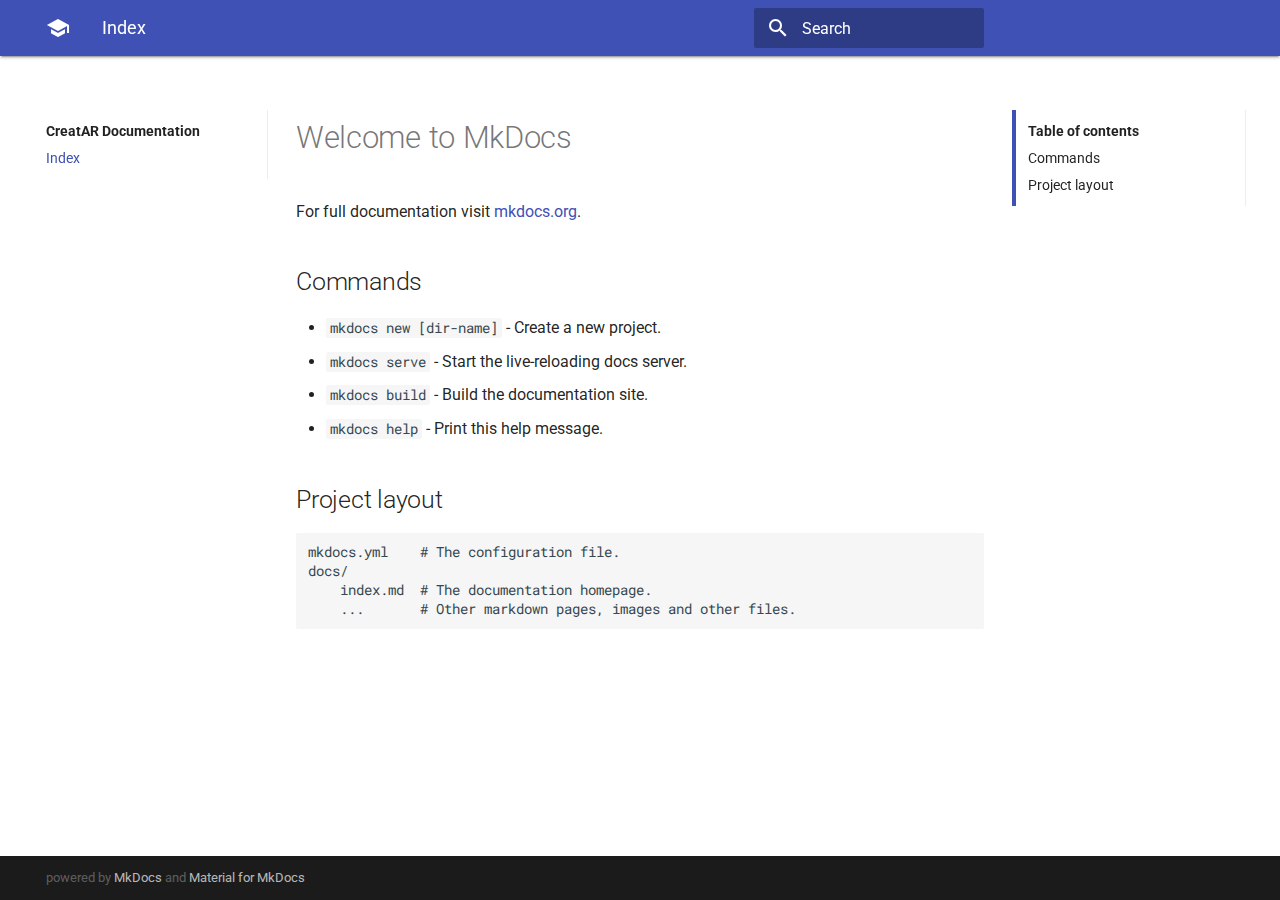
==== docs/site/index.html @ bf81d993 "Adding folder for docs , initially filed with mkdocs files" ====
<!DOCTYPE html>
<html class="no-js">
  <head>
    
      <meta charset="utf-8">
      <meta name="viewport" content="width=device-width,initial-scale=1">
      
        <meta name="description" content="Giving the access to Augmented Reality">
      
      
      
      
        <link rel="shortcut icon" href="./assets/images/favicon.png">
      
      <meta name="generator" content="mkdocs-0.16.1, mkdocs-material-1.1.1">
    
    
      
        <title>CreatAR Documentation</title>
      
    
    
      <script src="./assets/javascripts/modernizr-56ade86843.js"></script>
    
    
      <link rel="stylesheet" href="./assets/stylesheets/application-4ebe3f1d68.css">
      
    
    
      
        
        
        
        <link rel="stylesheet" href="https://fonts.googleapis.com/css?family=Roboto:300,400,400i,700|Roboto+Mono">
        <style>body,input{font-family:"Roboto","Helvetica Neue",Helvetica,Arial,sans-serif}code,kbd,pre{font-family:"Roboto Mono","Courier New",Courier,monospace}</style>
      
      <link rel="stylesheet" href="https://fonts.googleapis.com/icon?family=Material+Icons">
    
    
    
  </head>
  
  
  
  
    <body>
  
    <svg class="md-svg">
      <defs>
        
        
      </defs>
    </svg>
    <input class="md-toggle" data-md-toggle="drawer" type="checkbox" id="drawer">
    <input class="md-toggle" data-md-toggle="search" type="checkbox" id="search">
    <label class="md-overlay" data-md-component="overlay" for="drawer"></label>
    
      <header class="md-header">
  <nav class="md-header-nav md-grid">
    <div class="md-flex">
      <div class="md-flex__cell md-flex__cell--shrink">
        
          <a href="." title="CreatAR Documentation" class="md-icon md-icon--home md-header-nav__button">
          </a>
        
      </div>
      <div class="md-flex__cell md-flex__cell--shrink">
        <label class="md-icon md-icon--menu md-header-nav__button" for="drawer"></label>
      </div>
      <div class="md-flex__cell md-flex__cell--stretch">
        <span class="md-flex__ellipsis md-header-nav__title">
          
            
              
            
            Index
          
        </span>
      </div>
      <div class="md-flex__cell md-flex__cell--shrink">
        
          <label class="md-icon md-icon--search md-header-nav__button" for="search"></label>
          
<div class="md-search" data-md-component="search">
  <div class="md-search__overlay"></div>
  <div class="md-search__inner">
    <form class="md-search__form" name="search">
      <input type="text" class="md-search__input" name="query" placeholder="Search" accesskey="s" autocapitalize="off" autocorrect="off" autocomplete="off" spellcheck="false" data-md-component="query">
      <label class="md-icon md-search__icon" for="search"></label>
    </form>
    <div class="md-search__output">
      <div class="md-search__scrollwrap" data-md-scrollfix>
        <div class="md-search-result" data-md-component="result"></div>
      </div>
    </div>
  </div>
</div>
        
      </div>
      <div class="md-flex__cell md-flex__cell--shrink">
        <div class="md-header-nav__source">
          
        </div>
      </div>
    </div>
  </nav>
</header>
    
    <div class="md-container">
      
      
      <main class="md-main">
        <div class="md-main__inner md-grid" data-md-component="container">
          
            
              <div class="md-sidebar md-sidebar--primary" data-md-component="navigation">
                <div class="md-sidebar__scrollwrap">
                  <div class="md-sidebar__inner">
                    <nav class="md-nav md-nav--primary" data-md-level="0">
  <label class="md-nav__title md-nav__title--site" for="drawer">
    
      <i class="md-icon md-icon--home md-nav__button"></i>
    
    CreatAR Documentation
  </label>
  
  <ul class="md-nav__list" data-md-scrollfix>
    
      
      
      

  


  <li class="md-nav__item md-nav__item--active">
    
    <input class="md-toggle md-nav__toggle" data-md-toggle="toc" type="checkbox" id="toc">
    
      
    
    
      <label class="md-nav__link md-nav__link--active" for="toc">
        Index
      </label>
    
    <a href="." title="Index" class="md-nav__link md-nav__link--active">
      Index
    </a>
    
      
<nav class="md-nav md-nav--secondary">
  
  
    
  
  
    <label class="md-nav__title" for="toc">Table of contents</label>
    <ul class="md-nav__list" data-md-scrollfix>
      
        <li class="md-nav__item">
  <a href="#commands" title="Commands" class="md-nav__link">
    Commands
  </a>
  
</li>
      
        <li class="md-nav__item">
  <a href="#project-layout" title="Project layout" class="md-nav__link">
    Project layout
  </a>
  
</li>
      
    </ul>
  
</nav>
    
  </li>

    
  </ul>
</nav>
                  </div>
                </div>
              </div>
            
            
              <div class="md-sidebar md-sidebar--secondary" data-md-component="toc">
                <div class="md-sidebar__scrollwrap">
                  <div class="md-sidebar__inner">
                    
<nav class="md-nav md-nav--secondary">
  
  
    
  
  
    <label class="md-nav__title" for="toc">Table of contents</label>
    <ul class="md-nav__list" data-md-scrollfix>
      
        <li class="md-nav__item">
  <a href="#commands" title="Commands" class="md-nav__link">
    Commands
  </a>
  
</li>
      
        <li class="md-nav__item">
  <a href="#project-layout" title="Project layout" class="md-nav__link">
    Project layout
  </a>
  
</li>
      
    </ul>
  
</nav>
                  </div>
                </div>
              </div>
            
          
          <div class="md-content">
            <article class="md-content__inner md-typeset">
               
              
                
                <h1 id="welcome-to-mkdocs">Welcome to MkDocs</h1>
<p>For full documentation visit <a href="http://mkdocs.org">mkdocs.org</a>.</p>
<h2 id="commands">Commands</h2>
<ul>
<li><code>mkdocs new [dir-name]</code> - Create a new project.</li>
<li><code>mkdocs serve</code> - Start the live-reloading docs server.</li>
<li><code>mkdocs build</code> - Build the documentation site.</li>
<li><code>mkdocs help</code> - Print this help message.</li>
</ul>
<h2 id="project-layout">Project layout</h2>
<pre><code>mkdocs.yml    # The configuration file.
docs/
    index.md  # The documentation homepage.
    ...       # Other markdown pages, images and other files.
</code></pre>
              
              
            </article>
          </div>
        </div>
      </main>
      
        
<footer class="md-footer">
  
  <div class="md-footer-meta md-typeset">
    <div class="md-footer-meta__inner md-grid">
      <div class="md-footer-copyright">
        
        powered by
        <a href="http://www.mkdocs.org" title="MkDocs">MkDocs</a>
        and
        <a href="http://squidfunk.github.io/mkdocs-material/" title="Material for MkDocs">
          Material for MkDocs</a>
      </div>
      
        
      
    </div>
  </div>
</footer>
      
    </div>
    
      <script src="./assets/javascripts/application-30ac6a1727.js"></script>
      <script>app.initialize({url:{base:"."}})</script>
      
    
    
      
    
  </body>
</html>
---- docs/site/assets/stylesheets/application-4ebe3f1d68.css ----
html{box-sizing:border-box}*,:after,:before{box-sizing:inherit}html{-webkit-text-size-adjust:none;-ms-text-size-adjust:none;text-size-adjust:none}body{margin:0}hr{overflow:visible;box-sizing:content-box}a{-webkit-text-decoration-skip:objects}a,button,input,label{-webkit-tap-highlight-color:transparent}a{color:inherit;text-decoration:none}a:active,a:hover{outline-width:0}small,sub,sup{font-size:80%}sub,sup{position:relative;line-height:0;vertical-align:baseline}sub{bottom:-.25em}sup{top:-.5em}img{border-style:none}table{border-collapse:collapse;border-spacing:0}td,th{font-weight:400;vertical-align:top}button{padding:0;background:transparent;font-size:inherit}button,input{border:0;outline:0}.admonition:before,.md-icon,.md-nav__button,.md-nav__link:after,.md-nav__title:before,.md-typeset .critic.comment:before,.md-typeset .footnote-backref,.md-typeset .task-list-control .task-list-indicator:before{font-family:Material Icons;font-style:normal;font-variant:normal;font-weight:400;line-height:1;text-transform:none;white-space:nowrap;speak:none;word-wrap:normal;direction:ltr}.md-content__edit,.md-footer-nav__button,.md-header-nav__button,.md-nav__button,.md-nav__title:before{display:inline-block;margin:.4rem;padding:.8rem;font-size:2.4rem;cursor:pointer}.md-icon--arrow-back:before{content:"arrow_back"}.md-icon--arrow-forward:before{content:"arrow_forward"}.md-icon--menu:before{content:"menu"}.md-icon--search:before{content:"search"}.md-icon--home:before{content:"school"}body{-webkit-font-smoothing:antialiased;-moz-osx-font-smoothing:grayscale}body,input{color:rgba(0,0,0,.87);-webkit-font-feature-settings:"kern","onum","liga";font-feature-settings:"kern","onum","liga";font-family:Helvetica Neue,Helvetica,Arial,sans-serif;font-weight:400}code,kbd,pre{color:rgba(0,0,0,.87);-webkit-font-feature-settings:"kern","onum","liga";font-feature-settings:"kern","onum","liga";font-family:Courier New,Courier,monospace;font-weight:400}.md-typeset{font-size:1.6rem;line-height:1.6;-webkit-print-color-adjust:exact}.md-typeset blockquote,.md-typeset ol,.md-typeset p,.md-typeset ul{margin:1em 0}.md-typeset h1{margin:0 0 4rem;color:rgba(0,0,0,.54);font-size:3.125rem;line-height:1.3}.md-typeset h1,.md-typeset h2{font-weight:300;letter-spacing:-.01em}.md-typeset h2{margin:4rem 0 1.6rem;font-size:2.5rem;line-height:1.4}.md-typeset h3{margin:3.2rem 0 1.6rem;font-size:2rem;font-weight:400;letter-spacing:-.01em;line-height:1.5}.md-typeset h2+h3{margin-top:1.6rem}.md-typeset h4{font-size:1.6rem}.md-typeset h4,.md-typeset h5,.md-typeset h6{margin:1.6rem 0;font-weight:700;letter-spacing:-.01em}.md-typeset h5,.md-typeset h6{color:rgba(0,0,0,.54);font-size:1.28rem}.md-typeset h5{text-transform:uppercase}.md-typeset hr{margin:1.5em 0;border-bottom:.1rem dotted rgba(0,0,0,.26)}.md-typeset a{color:#3f51b5;word-break:break-word}.md-typeset a,.md-typeset a:before{-webkit-transition:color .125s;transition:color .125s}.md-typeset a:active,.md-typeset a:hover{color:#536dfe}.md-typeset code,.md-typeset pre{background-color:hsla(0,0%,93%,.5);color:#37474f;font-size:85%}.md-typeset code{margin:0 .29412em;padding:.07353em 0;border-radius:.2rem;box-shadow:.29412em 0 0 hsla(0,0%,93%,.5),-.29412em 0 0 hsla(0,0%,93%,.5);word-break:break-word;-webkit-box-decoration-break:clone;box-decoration-break:clone}.md-typeset h1 code,.md-typeset h2 code,.md-typeset h3 code,.md-typeset h4 code,.md-typeset h5 code,.md-typeset h6 code{margin:0;background-color:transparent;box-shadow:none}.md-typeset a>code{margin:inherit;padding:inherit;border-radius:none;background-color:inherit;color:inherit;box-shadow:none}.md-typeset pre{margin:1em 0;padding:1rem 1.2rem;border-radius:.2rem;line-height:1.4;overflow:auto;-webkit-overflow-scrolling:touch}.md-typeset pre::-webkit-scrollbar{width:.4rem;height:.4rem}.md-typeset pre::-webkit-scrollbar-thumb{background-color:rgba(0,0,0,.26)}.md-typeset pre::-webkit-scrollbar-thumb:hover{background-color:#536dfe}.md-typeset pre>code{margin:0;background-color:transparent;font-size:inherit;box-shadow:none;-webkit-box-decoration-break:none;box-decoration-break:none}.md-typeset kbd{padding:0 .29412em;border:.1rem solid #c9c9c9;border-radius:.2rem;border-bottom-color:#bcbcbc;background-color:#fcfcfc;color:#555;font-size:85%;box-shadow:0 .1rem 0 #b0b0b0;word-break:break-word}.md-typeset mark{margin:0 .25em;padding:.0625em 0;border-radius:.2rem;background-color:rgba(255,235,59,.5);box-shadow:.25em 0 0 rgba(255,235,59,.5),-.25em 0 0 rgba(255,235,59,.5);word-break:break-word;-webkit-box-decoration-break:clone;box-decoration-break:clone}.md-typeset abbr{border-bottom:.1rem dotted rgba(0,0,0,.54);cursor:help}.md-typeset small{opacity:.75}.md-typeset sub,.md-typeset sup{margin-left:.07812em}.md-typeset blockquote{padding-left:1.2rem;border-left:.4rem solid rgba(0,0,0,.26);color:rgba(0,0,0,.54)}.md-typeset ul{list-style-type:disc}.md-typeset ol,.md-typeset ul{margin-left:.625em;padding:0}.md-typeset ol ol,.md-typeset ul ol{list-style-type:lower-alpha}.md-typeset ol ol ol,.md-typeset ul ol ol{list-style-type:lower-roman}.md-typeset ol li,.md-typeset ul li{margin-bottom:.5em;margin-left:1.25em}.md-typeset ol li blockquote,.md-typeset ol li p,.md-typeset ul li blockquote,.md-typeset ul li p{margin:.5em 0}.md-typeset ol li:last-child,.md-typeset ul li:last-child{margin-bottom:0}.md-typeset ol li ol,.md-typeset ol li ul,.md-typeset ul li ol,.md-typeset ul li ul{margin:.5em 0 .5em .625em}.md-typeset dd{margin:1em 0 1em 1.875em}.md-typeset iframe,.md-typeset img,.md-typeset svg{max-width:100%}.md-typeset table:not([class]){box-shadow:0 2px 2px 0 rgba(0,0,0,.14),0 1px 5px 0 rgba(0,0,0,.12),0 3px 1px -2px rgba(0,0,0,.2);display:inline-block;max-width:100%;border-radius:.2rem;font-size:1.28rem;overflow:auto;-webkit-overflow-scrolling:touch}.md-typeset table:not([class])+*{margin-top:1.5em}.md-typeset table:not([class]) td:not([align]),.md-typeset table:not([class]) th:not([align]){text-align:left}.md-typeset table:not([class]) th{min-width:10rem;padding:1.2rem 1.6rem;background-color:rgba(0,0,0,.54);color:#fff;vertical-align:top}.md-typeset table:not([class]) td{padding:1.2rem 1.6rem;border-top:.1rem solid rgba(0,0,0,.07);vertical-align:top}.md-typeset table:not([class]) tr:first-child td{border-top:0}.md-typeset table:not([class]) a{word-break:normal}.md-typeset__scrollwrap{margin:1em -1.6rem;overflow-x:auto;-webkit-overflow-scrolling:touch}.md-typeset .md-typeset__table{display:inline-block;margin-bottom:.5em;padding:0 1.6rem}.md-typeset .md-typeset__table table{display:table;width:100%;margin:0;overflow:hidden}html{font-size:62.5%}body,html{height:100%}body{position:relative}hr{display:block;height:.1rem;padding:0;border:0}.md-svg{display:none}.md-grid{max-width:122rem;margin-right:auto;margin-left:auto}.md-container,.md-main{overflow:auto}.md-container{display:table;width:100%;height:100%;padding-top:5.6rem;table-layout:fixed}.md-main{display:table-row;height:100%}.md-main__inner{min-height:100%;padding-top:3rem;overflow:auto}.md-toggle{display:none}.md-overlay{position:fixed;top:0;width:0;height:0;-webkit-transition:width 0s .25s,height 0s .25s,opacity .25s;transition:width 0s .25s,height 0s .25s,opacity .25s;background-color:rgba(0,0,0,.54);opacity:0;z-index:2}.md-flex{display:table}.md-flex__cell{display:table-cell;position:relative;vertical-align:top}.md-flex__cell--shrink{width:0}.md-flex__cell--stretch{display:table;width:100%;table-layout:fixed}.md-flex__ellipsis{display:table-cell;text-overflow:ellipsis;white-space:nowrap;overflow:hidden}@page{margin:25mm}.md-content__inner{margin:2.4rem 1.6rem}.md-content__inner>:last-child{margin-bottom:0}.md-content__edit{float:right}.md-header{position:fixed;top:0;right:0;left:0;height:5.6rem;-webkit-transition:background-color .25s;transition:background-color .25s;background-color:#3f51b5;color:#fff;z-index:1}.md-header,.no-js .md-header{box-shadow:0 2px 2px 0 rgba(0,0,0,.14),0 1px 5px 0 rgba(0,0,0,.12),0 3px 1px -2px rgba(0,0,0,.2)}.md-header-nav{padding:.4rem}.md-header-nav__button{position:relative;-webkit-transition:opacity .25s;transition:opacity .25s;z-index:1}.md-header-nav__button:hover{opacity:.7}.md-header-nav__button.md-logo img{display:block}.no-js .md-header-nav__button.md-icon--search{display:none}.md-header-nav__title{padding:0 2rem;font-size:1.8rem;line-height:4.8rem}.md-header-nav__parent{color:hsla(0,0%,100%,.7)}.md-header-nav__parent:after{display:inline;color:hsla(0,0%,100%,.3);content:"/"}.md-header-nav__source{display:none}.md-footer-nav{background-color:rgba(0,0,0,.87);color:#fff}.md-footer-nav__inner{padding:.4rem;overflow:auto}.md-footer-nav__link{padding-top:2.8rem;padding-bottom:.8rem;-webkit-transition:opacity .25s;transition:opacity .25s}.md-footer-nav__link:hover{opacity:.7}.md-footer-nav__link--prev{width:25%;float:left}.md-footer-nav__link--next{width:75%;float:right;text-align:right}.md-footer-nav__button{-webkit-transition:background .25s;transition:background .25s}.md-footer-nav__title{position:relative;padding:0 2rem;font-size:1.8rem;line-height:4.8rem}.md-footer-nav__direction{position:absolute;right:0;left:0;margin-top:-2rem;padding:0 2rem;color:hsla(0,0%,100%,.7);font-size:1.5rem}.md-footer-meta{background:rgba(0,0,0,.895)}.md-footer-meta__inner{padding:.4rem;overflow:auto}html .md-footer-meta.md-typeset a{color:hsla(0,0%,100%,.7)}.md-footer-copyright{margin:0 1.2rem;padding:.8rem 0;color:hsla(0,0%,100%,.3);font-size:1.28rem}.md-footer-copyright__highlight{color:hsla(0,0%,100%,.7)}.md-footer-social{margin:0 .8rem;padding:.4rem 0 1.2rem}.md-footer-social__link{display:inline-block;width:3.2rem;height:3.2rem;border:.1rem solid hsla(0,0%,100%,.12);border-radius:100%;color:hsla(0,0%,100%,.7);font-size:1.6rem;text-align:center}.md-footer-social__link:before{line-height:1.9}.md-nav{font-size:1.4rem;line-height:1.3}.md-nav--secondary{-webkit-transition:border-left .25s;transition:border-left .25s;border-left:.4rem solid #3f51b5}.md-nav__title{display:block;padding:1.2rem 1.2rem 0;font-weight:700;text-overflow:ellipsis;overflow:hidden}.md-nav__title:before{display:none;content:"arrow_back"}.md-nav__title .md-nav__button{display:none}.md-nav__list{margin:0;padding:0;list-style:none}.md-nav__item{padding:0 1.2rem}.md-nav__item:last-child{padding-bottom:1.2rem}.md-nav__item .md-nav__item{padding-right:0}.md-nav__item .md-nav__item:last-child{padding-bottom:0}.md-nav__button img{width:100%;height:auto}.md-nav__link{display:block;margin-top:.625em;-webkit-transition:color .125s;transition:color .125s;text-overflow:ellipsis;cursor:pointer;overflow:hidden}.md-nav__item--nested>.md-nav__link:after{content:"keyboard_arrow_down"}html .md-nav__link[for=toc],html .md-nav__link[for=toc]+.md-nav__link:after,html .md-nav__link[for=toc]~.md-nav{display:none}.md-nav__link[data-md-state=blur]{color:rgba(0,0,0,.54)}.md-nav__item--active>.md-nav__link,.md-nav__link:active{color:#3f51b5}.md-nav__item--nested>.md-nav__link{color:inherit}.md-nav__link:focus,.md-nav__link:hover{color:#536dfe}.md-nav__source,.no-js .md-search{display:none}.md-search__overlay{display:none;pointer-events:none}.md-search__inner{width:100%}.md-search__form{position:relative}.md-search__input{position:relative;padding:0 1.6rem 0 7.2rem;text-overflow:ellipsis;z-index:1}.md-search__input+.md-search__icon,.md-search__input::-webkit-input-placeholder{color:rgba(0,0,0,.54)}.md-search__input+.md-search__icon,.md-search__input::-moz-placeholder{color:rgba(0,0,0,.54)}.md-search__input+.md-search__icon,.md-search__input:-ms-input-placeholder{color:rgba(0,0,0,.54)}.md-search__input+.md-search__icon,.md-search__input::placeholder{color:rgba(0,0,0,.54)}.md-search__input::-ms-clear{display:none}.md-search__icon{position:absolute;top:.8rem;left:1.2rem;-webkit-transition:color .25s;transition:color .25s;font-size:2.4rem;cursor:pointer;z-index:1}.md-search__icon:before{content:"search"}.md-search__output{position:absolute;width:100%;border-radius:0 0 .2rem .2rem;overflow:hidden}.md-search__scrollwrap{height:100%;background:-webkit-linear-gradient(top,#fff 10%,hsla(0,0%,100%,0)),-webkit-linear-gradient(top,rgba(0,0,0,.26),rgba(0,0,0,.07) 35%,transparent 60%);background:linear-gradient(180deg,#fff 10%,hsla(0,0%,100%,0)),linear-gradient(180deg,rgba(0,0,0,.26),rgba(0,0,0,.07) 35%,transparent 60%);background-attachment:local,scroll;background-color:#fff;background-repeat:no-repeat;background-size:100% 2rem,100% 1rem;box-shadow:inset 0 .1rem 0 rgba(0,0,0,.07);overflow-y:auto;-webkit-overflow-scrolling:touch}.md-search-result__meta{padding:0 1.6rem;background-color:rgba(0,0,0,.07);color:rgba(0,0,0,.54);font-size:1.28rem;line-height:4rem}.md-search-result__list{margin:0;padding:0;border-top:.1rem solid rgba(0,0,0,.07);list-style:none}.md-search-result__item{box-shadow:0 -.1rem 0 rgba(0,0,0,.07)}.md-search-result__link{display:block;padding:0 1.6rem;-webkit-transition:background .25s;transition:background .25s;overflow:auto}.md-search-result__link:hover{background-color:rgba(83,109,254,.1)}.md-search-result__article{margin:1em 0}.md-search-result__title{margin-top:.5em;margin-bottom:0;color:rgba(0,0,0,.87);font-size:1.6rem;font-weight:400;line-height:1.4}.md-search-result__teaser{margin:.5em 0;color:rgba(0,0,0,.54);font-size:1.28rem;line-height:1.4;word-break:break-word}.md-sidebar{position:relative;width:24.2rem;padding:2.4rem 0;float:left;overflow:visible}.md-sidebar[data-md-state=lock]{position:fixed;top:5.6rem;-webkit-backface-visibility:hidden;backface-visibility:hidden}.md-sidebar--secondary{display:none}.md-sidebar__scrollwrap{max-height:100%;margin:0 .4rem;overflow-y:auto;-webkit-backface-visibility:hidden;backface-visibility:hidden}.md-sidebar__scrollwrap::-webkit-scrollbar{width:.4rem;height:.4rem}.md-sidebar__scrollwrap::-webkit-scrollbar-thumb{background-color:rgba(0,0,0,.26)}.md-sidebar__scrollwrap::-webkit-scrollbar-thumb:hover{background-color:#536dfe}@-webkit-keyframes a{0%{height:0}to{height:1.3rem}}@keyframes a{0%{height:0}to{height:1.3rem}}@-webkit-keyframes b{0%{-webkit-transform:translateY(100%);transform:translateY(100%);opacity:0}50%{opacity:0}to{-webkit-transform:translateY(0);transform:translateY(0);opacity:1}}@keyframes b{0%{-webkit-transform:translateY(100%);transform:translateY(100%);opacity:0}50%{opacity:0}to{-webkit-transform:translateY(0);transform:translateY(0);opacity:1}}.md-source{display:block;-webkit-transition:opacity .25s;transition:opacity .25s;font-size:1.3rem;line-height:1.2;white-space:nowrap}.md-source:hover{opacity:.7}.md-source:after,.md-source__icon{display:inline-block;height:4.8rem;content:"";vertical-align:middle}.md-source__icon{width:4.8rem}.md-source__icon svg{margin-top:1.2rem;margin-left:1.2rem}.md-source__icon+.md-source__repository{margin-left:-4.4rem;padding-left:4rem}.md-source__repository{display:inline-block;max-width:100%;margin-left:1.2rem;font-weight:700;text-overflow:ellipsis;overflow:hidden;vertical-align:middle}.md-source__facts{margin:0;padding:0;font-size:1.1rem;font-weight:700;list-style-type:none;opacity:.75;overflow:hidden}[data-md-state=done] .md-source__facts{-webkit-animation:a .25s ease-in;animation:a .25s ease-in}.md-source__fact{float:left}[data-md-state=done] .md-source__fact{-webkit-animation:b .4s ease-out;animation:b .4s ease-out}.md-source__fact:before{margin:0 .2rem;content:"\00B7"}.md-source__fact:first-child:before{display:none}.md-tabs{width:100%;-webkit-transition:background .25s;transition:background .25s;background:rgba(50,64,144,.9675);overflow:auto}.md-tabs__list{margin:0;margin-left:.4rem;padding:0;list-style:none;white-space:nowrap}.md-tabs__item{display:inline-block;height:4.8rem;padding-right:1.2rem;padding-left:1.2rem}.md-tabs__link{display:block;margin-top:1.6rem;-webkit-transition:color .25s,opacity .1s,-webkit-transform .4s cubic-bezier(.1,.7,.1,1);transition:color .25s,opacity .1s,-webkit-transform .4s cubic-bezier(.1,.7,.1,1);transition:color .25s,transform .4s cubic-bezier(.1,.7,.1,1),opacity .1s;transition:color .25s,transform .4s cubic-bezier(.1,.7,.1,1),opacity .1s,-webkit-transform .4s cubic-bezier(.1,.7,.1,1);color:hsla(0,0%,100%,.7);font-size:1.4rem}.md-tabs__link--active,.md-tabs__link:hover{color:#fff}.md-tabs__item:nth-child(2) .md-tabs__link{-webkit-transition-delay:.02s;transition-delay:.02s}.md-tabs__item:nth-child(3) .md-tabs__link{-webkit-transition-delay:.04s;transition-delay:.04s}.md-tabs__item:nth-child(4) .md-tabs__link{-webkit-transition-delay:.06s;transition-delay:.06s}.md-tabs__item:nth-child(5) .md-tabs__link{-webkit-transition-delay:.08s;transition-delay:.08s}.md-tabs__item:nth-child(6) .md-tabs__link{-webkit-transition-delay:.1s;transition-delay:.1s}.md-tabs__item:nth-child(7) .md-tabs__link{-webkit-transition-delay:.12s;transition-delay:.12s}.md-tabs__item:nth-child(8) .md-tabs__link{-webkit-transition-delay:.14s;transition-delay:.14s}.md-tabs__item:nth-child(9) .md-tabs__link{-webkit-transition-delay:.16s;transition-delay:.16s}.md-tabs__item:nth-child(10) .md-tabs__link{-webkit-transition-delay:.18s;transition-delay:.18s}.md-tabs__item:nth-child(11) .md-tabs__link{-webkit-transition-delay:.2s;transition-delay:.2s}.md-tabs__item:nth-child(12) .md-tabs__link{-webkit-transition-delay:.22s;transition-delay:.22s}.md-tabs__item:nth-child(13) .md-tabs__link{-webkit-transition-delay:.24s;transition-delay:.24s}.md-tabs__item:nth-child(14) .md-tabs__link{-webkit-transition-delay:.26s;transition-delay:.26s}.md-tabs__item:nth-child(15) .md-tabs__link{-webkit-transition-delay:.28s;transition-delay:.28s}.md-tabs__item:nth-child(16) .md-tabs__link{-webkit-transition-delay:.3s;transition-delay:.3s}.md-tabs[data-md-state=hidden]{background:#3f51b5}.md-tabs[data-md-state=hidden] .md-tabs__link{-webkit-transform:translateY(50%);transform:translateY(50%);-webkit-transition:color .25s,opacity .1s,-webkit-transform 0s .4s;transition:color .25s,opacity .1s,-webkit-transform 0s .4s;transition:color .25s,transform 0s .4s,opacity .1s;transition:color .25s,transform 0s .4s,opacity .1s,-webkit-transform 0s .4s;opacity:0}.admonition{position:relative;margin:1.5625em 0;padding:.8rem 1.2rem;border-left:3.2rem solid rgba(68,138,255,.4);border-radius:.2rem;background-color:rgba(68,138,255,.15);font-size:1.28rem}.admonition:before{position:absolute;left:-2.6rem;color:#fff;font-size:2rem;content:"edit";vertical-align:-.25em}.admonition :first-child{margin-top:0}.admonition :last-child{margin-bottom:0}.admonition.summary,.admonition.tldr{border-color:rgba(0,176,255,.4);background-color:rgba(0,176,255,.15)}.admonition.summary:before,.admonition.tldr:before{content:"subject"}.admonition.hint,.admonition.important,.admonition.tip{border-color:rgba(0,191,165,.4);background-color:rgba(0,191,165,.15)}.admonition.hint:before,.admonition.important:before,.admonition.tip:before{content:"whatshot"}.admonition.check,.admonition.done,.admonition.success{border-color:rgba(0,230,118,.4);background-color:rgba(0,230,118,.15)}.admonition.check:before,.admonition.done:before,.admonition.success:before{content:"done"}.admonition.attention,.admonition.caution,.admonition.warning{border-color:rgba(255,145,0,.4);background-color:rgba(255,145,0,.15)}.admonition.attention:before,.admonition.caution:before,.admonition.warning:before{content:"warning"}.admonition.fail,.admonition.failure,.admonition.missing{border-color:rgba(255,82,82,.4);background-color:rgba(255,82,82,.15)}.admonition.fail:before,.admonition.failure:before,.admonition.missing:before{content:"clear"}.admonition.danger,.admonition.error{border-color:rgba(255,23,68,.4);background-color:rgba(255,23,68,.15)}.admonition.danger:before,.admonition.error:before{content:"flash_on"}.admonition.bug{border-color:rgba(245,0,87,.4);background-color:rgba(245,0,87,.15)}.admonition.bug:before{content:"bug_report"}.admonition-title{font-weight:700}html .admonition-title{margin-bottom:0}html .admonition-title+*{margin-top:0}.codehilite .o,.codehilite .ow{color:inherit}.codehilite .ge{color:#000}.codehilite .gr{color:#a00}.codehilite .gh{color:#999}.codehilite .go{color:#888}.codehilite .gp{color:#555}.codehilite .gs{color:inherit}.codehilite .gu{color:#aaa}.codehilite .gt{color:#a00}.codehilite .gd{background-color:#fdd}.codehilite .gi{background-color:#dfd}.codehilite .k{color:#3b78e7}.codehilite .kc{color:#a71d5d}.codehilite .kd,.codehilite .kn{color:#3b78e7}.codehilite .kp{color:#a71d5d}.codehilite .kr,.codehilite .kt{color:#3e61a2}.codehilite .c,.codehilite .cm{color:#999}.codehilite .cp{color:#666}.codehilite .c1,.codehilite .ch,.codehilite .cs{color:#999}.codehilite .na,.codehilite .nb{color:#c2185b}.codehilite .bp{color:#3e61a2}.codehilite .nc{color:#c2185b}.codehilite .no{color:#3e61a2}.codehilite .nd,.codehilite .ni{color:#666}.codehilite .ne,.codehilite .nf{color:#c2185b}.codehilite .nl{color:#3b5179}.codehilite .nn{color:#ec407a}.codehilite .nt{color:#3b78e7}.codehilite .nv,.codehilite .vc,.codehilite .vg,.codehilite .vi{color:#3e61a2}.codehilite .nx{color:#ec407a}.codehilite .il,.codehilite .m,.codehilite .mf,.codehilite .mh,.codehilite .mi,.codehilite .mo{color:#e74c3c}.codehilite .s,.codehilite .sb,.codehilite .sc{color:#0d904f}.codehilite .sd{color:#999}.codehilite .s2{color:#0d904f}.codehilite .se,.codehilite .sh,.codehilite .si,.codehilite .sx{color:#183691}.codehilite .sr{color:#009926}.codehilite .s1,.codehilite .ss{color:#0d904f}.codehilite .err{color:#a61717}.codehilite .w{color:transparent}.codehilite .hll{display:block;margin:0 -1.2rem;padding:0 1.2rem;background-color:rgba(255,235,59,.5)}.md-typeset .codehilite{margin:1em 0;padding:1rem 1.2rem .8rem;border-radius:.2rem;background-color:hsla(0,0%,93%,.5);color:#37474f;line-height:1.4;overflow:auto;-webkit-overflow-scrolling:touch}.md-typeset .codehilite::-webkit-scrollbar{width:.4rem;height:.4rem}.md-typeset .codehilite::-webkit-scrollbar-thumb{background-color:rgba(0,0,0,.26)}.md-typeset .codehilite::-webkit-scrollbar-thumb:hover{background-color:#536dfe}.md-typeset .codehilite pre{display:inline-block;min-width:100%;margin:0;padding:0;background-color:transparent;overflow:visible;vertical-align:top}.md-typeset .codehilitetable{display:block;margin:1em 0;border-radius:.2em;font-size:1.6rem;overflow:hidden}.md-typeset .codehilitetable tbody,.md-typeset .codehilitetable td{display:block;padding:0}.md-typeset .codehilitetable tr{display:-webkit-box;display:-ms-flexbox;display:flex}.md-typeset .codehilitetable .codehilite,.md-typeset .codehilitetable .linenodiv{margin:0;border-radius:0}.md-typeset .codehilitetable .linenodiv{padding:1rem 1.2rem .8rem}.md-typeset .codehilitetable .linenodiv,.md-typeset .codehilitetable .linenodiv>pre{height:100%}.md-typeset .codehilitetable .linenos{background-color:rgba(0,0,0,.07);color:rgba(0,0,0,.26);-webkit-user-select:none;-moz-user-select:none;-ms-user-select:none;user-select:none}.md-typeset .codehilitetable .linenos pre{margin:0;padding:0;background-color:transparent;color:inherit;text-align:right}.md-typeset .codehilitetable .code{-webkit-box-flex:1;-ms-flex:1;flex:1;overflow:hidden}.md-typeset>.codehilitetable{box-shadow:none}.md-typeset .footnote{color:rgba(0,0,0,.54);font-size:1.28rem}.md-typeset .footnote ol{margin-left:0}.md-typeset .footnote li{-webkit-transition:color .25s;transition:color .25s}.md-typeset .footnote li:before{display:block;height:0}.md-typeset .footnote li:target{color:rgba(0,0,0,.87)}.md-typeset .footnote li:target:before{margin-top:-9rem;padding-top:9rem;pointer-events:none}.md-typeset .footnote li :first-child{margin-top:0}.md-typeset .footnote li:hover .footnote-backref,.md-typeset .footnote li:target .footnote-backref{-webkit-transform:translateX(0);transform:translateX(0);opacity:1}.md-typeset .footnote li:hover .footnote-backref:hover,.md-typeset .footnote li:target .footnote-backref{color:#536dfe}.md-typeset .footnote-backref{display:inline-block;-webkit-transform:translateX(.5rem);transform:translateX(.5rem);-webkit-transition:color .25s,opacity .125s .125s,-webkit-transform .25s .125s;transition:color .25s,opacity .125s .125s,-webkit-transform .25s .125s;transition:transform .25s .125s,color .25s,opacity .125s .125s;transition:transform .25s .125s,color .25s,opacity .125s .125s,-webkit-transform .25s .125s;color:rgba(0,0,0,.26);font-size:0;opacity:0;vertical-align:text-bottom}.md-typeset .footnote-backref:before{font-size:1.6rem;content:"keyboard_return"}.md-typeset .headerlink{display:inline-block;margin-left:1rem;-webkit-transform:translateY(.5rem);transform:translateY(.5rem);-webkit-transition:color .25s,opacity .125s .25s,-webkit-transform .25s .25s;transition:color .25s,opacity .125s .25s,-webkit-transform .25s .25s;transition:transform .25s .25s,color .25s,opacity .125s .25s;transition:transform .25s .25s,color .25s,opacity .125s .25s,-webkit-transform .25s .25s;opacity:0}html body .md-typeset .headerlink{color:rgba(0,0,0,.26)}.md-typeset [id]:before{display:inline-block;content:""}.md-typeset [id]:target:before{margin-top:-9.8rem;padding-top:9.8rem}.md-typeset [id] .headerlink:focus,.md-typeset [id]:hover .headerlink,.md-typeset [id]:target .headerlink{-webkit-transform:translate(0);transform:translate(0);opacity:1}.md-typeset [id] .headerlink:focus,.md-typeset [id]:hover .headerlink:hover,.md-typeset [id]:target .headerlink{color:#536dfe}.md-typeset h1[id]{padding-top:.8rem}.md-typeset h1[id] .headerlink{display:none}.md-typeset h2[id]:before{display:block;margin-top:-.4rem;padding-top:.4rem}.md-typeset h2[id]:target:before{margin-top:-8.4rem;padding-top:8.4rem}.md-typeset h3[id]:before{display:block;margin-top:-.7rem;padding-top:.7rem}.md-typeset h3[id]:target:before{margin-top:-8.7rem;padding-top:8.7rem}.md-typeset h4[id]:before{display:block;margin-top:-.8rem;padding-top:.8rem}.md-typeset h4[id]:target:before{margin-top:-8.8rem;padding-top:8.8rem}.md-typeset h5[id]:before{display:block;margin-top:-1.1rem;padding-top:1.1rem}.md-typeset h5[id]:target:before{margin-top:-9.1rem;padding-top:9.1rem}.md-typeset h6[id]:before{display:block;margin-top:-1.1rem;padding-top:1.1rem}.md-typeset h6[id]:target:before{margin-top:-9.1rem;padding-top:9.1rem}.md-typeset .MJXc-display{margin:.75em 0;padding:.25em 0;overflow:auto;-webkit-overflow-scrolling:touch}.md-typeset .MathJax_CHTML{outline:0}.md-typeset .comment.critic,.md-typeset del.critic,.md-typeset ins.critic{margin:0 .25em;padding:.0625em 0;border-radius:.2rem;-webkit-box-decoration-break:clone;box-decoration-break:clone}.md-typeset del.critic{background-color:#fdd;box-shadow:.25em 0 0 #fdd,-.25em 0 0 #fdd}.md-typeset ins.critic{background-color:#dfd;box-shadow:.25em 0 0 #dfd,-.25em 0 0 #dfd}.md-typeset .critic.comment{background-color:hsla(0,0%,93%,.5);color:#37474f;box-shadow:.25em 0 0 hsla(0,0%,93%,.5),-.25em 0 0 hsla(0,0%,93%,.5)}.md-typeset .critic.comment:before{padding-right:.125em;color:rgba(0,0,0,.26);content:"chat";vertical-align:-.125em}.md-typeset .critic.block{display:block;margin:1em 0;padding-right:1.6rem;padding-left:1.6rem;box-shadow:none}.md-typeset .critic.block :first-child{margin-top:.5em}.md-typeset .critic.block :last-child{margin-bottom:.5em}.md-typeset .emojione{width:2rem;vertical-align:text-top}.md-typeset code.codehilite{margin:0 .29412em;padding:.07353em 0}.md-typeset .task-list-item{position:relative;list-style-type:none}.md-typeset .task-list-item [type=checkbox]{position:absolute;top:.45em;left:-2em}.md-typeset .task-list-control .task-list-indicator:before{position:absolute;top:.05em;left:-1.25em;color:rgba(0,0,0,.26);font-size:1.5em;content:"check_box_outline_blank";vertical-align:-.25em}.md-typeset .task-list-control [type=checkbox]:checked+.task-list-indicator:before{content:"check_box"}.md-typeset .task-list-control [type=checkbox]{opacity:0;z-index:-1}@media print{.md-typeset a:after{color:rgba(0,0,0,.54);content:" [" attr(href) "]"}.md-typeset code{box-shadow:none;-webkit-box-decoration-break:initial;box-decoration-break:slice}.md-content__edit,.md-footer,.md-header,.md-sidebar,.md-typeset .headerlink{display:none}}@media only screen and (max-width:44.9375em){.md-typeset pre{margin:1em -1.6rem;padding:1rem 1.6rem;border-radius:0}.md-footer-nav__link--prev .md-footer-nav__title{display:none}.codehilite .hll{margin:0 -1.6rem;padding:0 1.6rem}.md-typeset>.codehilite{padding:1rem 1.6rem .8rem}.md-typeset>.codehilite,.md-typeset>.codehilitetable{margin:1em -1.6rem;border-radius:0}.md-typeset>.codehilitetable .codehilite,.md-typeset>.codehilitetable .linenodiv{padding:1rem 1.6rem}.md-typeset>p>.MJXc-display{margin:.75em -1.6rem;padding:.25em 1.6rem}}@media only screen and (min-width:100em){html{font-size:68.75%}}@media only screen and (min-width:125em){html{font-size:75%}}@media only screen and (max-width:59.9375em){body[data-md-state=lock]{overflow:hidden}.ios body[data-md-state=lock] .md-container{display:none}.md-content__edit{margin-right:-.8rem}.md-nav--secondary{border-left:0}html .md-nav__link[for=toc]{display:block;padding-right:4.8rem}html .md-nav__link[for=toc]:after{color:inherit;content:"toc"}html .md-nav__link[for=toc]+.md-nav__link{display:none}html .md-nav__link[for=toc]~.md-nav{display:-webkit-box;display:-ms-flexbox;display:flex}.md-nav__source{display:block;padding:.4rem;background-color:rgba(50,64,144,.9675);color:#fff}.md-search__overlay{display:block;position:absolute;top:.4rem;left:.4rem;width:4rem;height:4rem;-webkit-transform-origin:center;transform-origin:center;-webkit-transition:opacity .2s .2s,-webkit-transform .3s .1s;transition:opacity .2s .2s,-webkit-transform .3s .1s;transition:transform .3s .1s,opacity .2s .2s;transition:transform .3s .1s,opacity .2s .2s,-webkit-transform .3s .1s;border-radius:2rem;background-color:#fff;opacity:0;overflow:hidden;z-index:1}[data-md-toggle=search]:checked~.md-header .md-search__overlay{-webkit-transition:opacity .1s,-webkit-transform .4s;transition:opacity .1s,-webkit-transform .4s;transition:transform .4s,opacity .1s;transition:transform .4s,opacity .1s,-webkit-transform .4s;opacity:1}.md-search__inner{position:fixed;top:0;left:100%;height:100%;-webkit-transform:translateX(5%);transform:translateX(5%);-webkit-transition:left 0s .3s,opacity .15s .15s,-webkit-transform .15s cubic-bezier(.4,0,.2,1) .15s;transition:left 0s .3s,opacity .15s .15s,-webkit-transform .15s cubic-bezier(.4,0,.2,1) .15s;transition:left 0s .3s,transform .15s cubic-bezier(.4,0,.2,1) .15s,opacity .15s .15s;transition:left 0s .3s,transform .15s cubic-bezier(.4,0,.2,1) .15s,opacity .15s .15s,-webkit-transform .15s cubic-bezier(.4,0,.2,1) .15s;opacity:0;z-index:2}[data-md-toggle=search]:checked~.md-header .md-search__inner{left:0;-webkit-transform:translateX(0);transform:translateX(0);-webkit-transition:left 0s 0s,opacity .15s .15s,-webkit-transform .15s cubic-bezier(.1,.7,.1,1) .15s;transition:left 0s 0s,opacity .15s .15s,-webkit-transform .15s cubic-bezier(.1,.7,.1,1) .15s;transition:left 0s 0s,transform .15s cubic-bezier(.1,.7,.1,1) .15s,opacity .15s .15s;transition:left 0s 0s,transform .15s cubic-bezier(.1,.7,.1,1) .15s,opacity .15s .15s,-webkit-transform .15s cubic-bezier(.1,.7,.1,1) .15s;opacity:1}.md-search__input{width:100%;height:5.6rem;font-size:1.8rem}.md-search__icon{top:1.6rem;left:1.6rem}.md-search__icon:before{content:"arrow_back"}.md-search__output{top:5.6rem;bottom:0}}@media only screen and (max-width:76.1875em){[data-md-toggle=drawer]:checked~.md-overlay{width:100%;height:100%;-webkit-transition:width 0s,height 0s,opacity .25s;transition:width 0s,height 0s,opacity .25s;opacity:1}.md-header-nav__button.md-icon--home,.md-header-nav__button.md-logo{display:none}.md-nav{background-color:#fff}.md-nav--primary,.md-nav--primary .md-nav{display:-webkit-box;display:-ms-flexbox;display:flex;position:absolute;top:0;right:0;left:0;-webkit-box-orient:vertical;-webkit-box-direction:normal;-ms-flex-direction:column;flex-direction:column;height:100%;z-index:1}.md-nav--primary .md-nav__item,.md-nav--primary .md-nav__title{font-size:1.6rem;line-height:1.5}html .md-nav--primary .md-nav__title{position:relative;height:11.2rem;padding:6rem 1.6rem .4rem;background-color:rgba(0,0,0,.07);color:rgba(0,0,0,.54);font-weight:400;line-height:4.8rem;white-space:nowrap;cursor:pointer}html .md-nav--primary .md-nav__title:before{display:block;position:absolute;top:.4rem;left:.4rem;width:4rem;height:4rem;color:rgba(0,0,0,.54)}html .md-nav--primary .md-nav__title~.md-nav__list{background:-webkit-linear-gradient(top,#fff 10%,hsla(0,0%,100%,0)),-webkit-linear-gradient(top,rgba(0,0,0,.26),rgba(0,0,0,.07) 35%,transparent 60%);background:linear-gradient(180deg,#fff 10%,hsla(0,0%,100%,0)),linear-gradient(180deg,rgba(0,0,0,.26),rgba(0,0,0,.07) 35%,transparent 60%);background-attachment:local,scroll;background-color:#fff;background-repeat:no-repeat;background-size:100% 2rem,100% 1rem;box-shadow:inset 0 .1rem 0 rgba(0,0,0,.07)}html .md-nav--primary .md-nav__title~.md-nav__list>.md-nav__item:first-child{border-top:0}html .md-nav--primary .md-nav__title--site{position:relative;background-color:#3f51b5;color:#fff}html .md-nav--primary .md-nav__title--site .md-nav__button{display:block;position:absolute;top:.4rem;left:.4rem;width:6.4rem;height:6.4rem;font-size:4.8rem}html .md-nav--primary .md-nav__title--site:before{display:none}.md-nav--primary .md-nav__list{-webkit-box-flex:1;-ms-flex:1;flex:1;overflow-y:auto}.md-nav--primary .md-nav__item{padding:0;border-top:.1rem solid rgba(0,0,0,.07)}.md-nav--primary .md-nav__item--nested>.md-nav__link{padding-right:4.8rem}.md-nav--primary .md-nav__item--nested>.md-nav__link:after{content:"keyboard_arrow_right"}.md-nav--primary .md-nav__link{position:relative;margin-top:0;padding:1.6rem}.md-nav--primary .md-nav__link:after{position:absolute;top:50%;right:1.2rem;margin-top:-1.2rem;color:rgba(0,0,0,.54);font-size:2.4rem}.md-nav--primary .md-nav__link:focus:after,.md-nav--primary .md-nav__link:hover:after{color:inherit}.md-nav--primary .md-nav--secondary .md-nav{position:static}.md-nav--primary .md-nav--secondary .md-nav .md-nav__link{padding-left:2.8rem}.md-nav--primary .md-nav--secondary .md-nav .md-nav .md-nav__link{padding-left:4rem}.md-nav--primary .md-nav--secondary .md-nav .md-nav .md-nav .md-nav__link{padding-left:5.2rem}.md-nav--primary .md-nav--secondary .md-nav .md-nav .md-nav .md-nav .md-nav__link{padding-left:6.4rem}.md-nav__toggle~.md-nav{display:none}.csstransforms3d .md-nav__toggle~.md-nav{-webkit-transform:translateX(100%);transform:translateX(100%);-webkit-transition:opacity .125s .05s,-webkit-transform .25s cubic-bezier(.8,0,.6,1);transition:opacity .125s .05s,-webkit-transform .25s cubic-bezier(.8,0,.6,1);transition:transform .25s cubic-bezier(.8,0,.6,1),opacity .125s .05s;transition:transform .25s cubic-bezier(.8,0,.6,1),opacity .125s .05s,-webkit-transform .25s cubic-bezier(.8,0,.6,1);opacity:0}.csstransforms3d .md-nav__toggle~.md-nav,.md-nav__toggle:checked~.md-nav{display:-webkit-box;display:-ms-flexbox;display:flex}.csstransforms3d .md-nav__toggle:checked~.md-nav{-webkit-transform:translateX(0);transform:translateX(0);-webkit-transition:opacity .125s .125s,-webkit-transform .25s cubic-bezier(.4,0,.2,1);transition:opacity .125s .125s,-webkit-transform .25s cubic-bezier(.4,0,.2,1);transition:transform .25s cubic-bezier(.4,0,.2,1),opacity .125s .125s;transition:transform .25s cubic-bezier(.4,0,.2,1),opacity .125s .125s,-webkit-transform .25s cubic-bezier(.4,0,.2,1);opacity:1}.md-sidebar--primary{position:fixed;top:0;left:-24.2rem;width:24.2rem;height:100%;-webkit-transform:translateX(0);transform:translateX(0);-webkit-transition:box-shadow .25s,-webkit-transform .25s cubic-bezier(.4,0,.2,1);transition:box-shadow .25s,-webkit-transform .25s cubic-bezier(.4,0,.2,1);transition:transform .25s cubic-bezier(.4,0,.2,1),box-shadow .25s;transition:transform .25s cubic-bezier(.4,0,.2,1),box-shadow .25s,-webkit-transform .25s cubic-bezier(.4,0,.2,1);background-color:#fff;z-index:2}.no-csstransforms3d .md-sidebar--primary{display:none}[data-md-toggle=drawer]:checked~.md-container .md-sidebar--primary{box-shadow:0 8px 10px 1px rgba(0,0,0,.14),0 3px 14px 2px rgba(0,0,0,.12),0 5px 5px -3px rgba(0,0,0,.4);-webkit-transform:translateX(24.2rem);transform:translateX(24.2rem)}.no-csstransforms3d [data-md-toggle=drawer]:checked~.md-container .md-sidebar--primary{display:block}.md-sidebar--primary .md-sidebar__scrollwrap{overflow:hidden;position:absolute;top:0;right:0;bottom:0;left:0;margin:0}.md-tabs{display:none}}@media only screen and (min-width:60em){.md-content{margin-right:24.2rem}.md-header-nav__button.md-icon--search{display:none}.md-header-nav__source{display:block;width:23rem;max-width:23rem;padding-right:1.2rem}.md-search{margin-right:2.8rem;padding:.4rem}.md-search__inner{display:table;position:relative;clear:both}.md-search__form{width:23rem;float:right;-webkit-transition:width .25s cubic-bezier(.1,.7,.1,1);transition:width .25s cubic-bezier(.1,.7,.1,1);border-radius:.2rem}.md-search__input{width:100%;height:4rem;padding-left:4.8rem;-webkit-transition:background-color .25s,color .25s;transition:background-color .25s,color .25s;border-radius:.2rem;background-color:rgba(0,0,0,.26);color:#fff;font-size:1.6rem}.md-search__input+.md-search__icon,.md-search__input::-webkit-input-placeholder{-webkit-transition:color .25s;transition:color .25s;color:#fff}.md-search__input+.md-search__icon,.md-search__input::-moz-placeholder{-webkit-transition:color .25s;transition:color .25s;color:#fff}.md-search__input+.md-search__icon,.md-search__input:-ms-input-placeholder{-webkit-transition:color .25s;transition:color .25s;color:#fff}.md-search__input+.md-search__icon,.md-search__input::placeholder{-webkit-transition:color .25s;transition:color .25s;color:#fff}.md-search__input:hover{background-color:hsla(0,0%,100%,.12)}[data-md-toggle=search]:checked~.md-header .md-search__input{border-radius:.2rem .2rem 0 0;background-color:#fff;color:rgba(0,0,0,.87);text-overflow:none}[data-md-toggle=search]:checked~.md-header .md-search__input+.md-search__icon,[data-md-toggle=search]:checked~.md-header .md-search__input::-webkit-input-placeholder{color:rgba(0,0,0,.54)}[data-md-toggle=search]:checked~.md-header .md-search__input+.md-search__icon,[data-md-toggle=search]:checked~.md-header .md-search__input::-moz-placeholder{color:rgba(0,0,0,.54)}[data-md-toggle=search]:checked~.md-header .md-search__input+.md-search__icon,[data-md-toggle=search]:checked~.md-header .md-search__input:-ms-input-placeholder{color:rgba(0,0,0,.54)}[data-md-toggle=search]:checked~.md-header .md-search__input+.md-search__icon,[data-md-toggle=search]:checked~.md-header .md-search__input::placeholder{color:rgba(0,0,0,.54)}.md-search__output{top:4rem;-webkit-transition:opacity .4s;transition:opacity .4s;opacity:0}[data-md-toggle=search]:checked~.md-header .md-search__output{box-shadow:0 6px 10px 0 rgba(0,0,0,.14),0 1px 18px 0 rgba(0,0,0,.12),0 3px 5px -1px rgba(0,0,0,.4);opacity:1}.md-search__scrollwrap{max-height:0}[data-md-toggle=search]:checked~.md-header .md-search__scrollwrap{max-height:75vh}.md-search__scrollwrap::-webkit-scrollbar{width:.4rem;height:.4rem}.md-search__scrollwrap::-webkit-scrollbar-thumb{background-color:rgba(0,0,0,.26)}.md-search__scrollwrap::-webkit-scrollbar-thumb:hover{background-color:#536dfe}.md-search-result__link,.md-search-result__meta{padding-left:4.8rem}.md-sidebar--secondary{display:block;float:right}.md-sidebar--secondary[data-md-state=lock]{margin-left:100%;-webkit-transform:translate(-100%);transform:translate(-100%)}}@media only screen and (min-width:76.25em){.md-content{margin-left:24.2rem;overflow:auto}.md-content__inner{margin:2.4rem}.md-header{box-shadow:none}.md-header[data-md-state=shadow]{box-shadow:0 2px 2px 0 rgba(0,0,0,.14),0 1px 5px 0 rgba(0,0,0,.12),0 3px 1px -2px rgba(0,0,0,.2)}.md-header-nav__button.md-icon--menu{display:none}.md-nav[data-md-state=animate]{-webkit-transition:max-height .25s cubic-bezier(.86,0,.07,1);transition:max-height .25s cubic-bezier(.86,0,.07,1)}.md-nav__toggle~.md-nav{max-height:0;overflow:hidden}.md-nav[data-md-state=expand],.md-nav__toggle:checked~.md-nav{max-height:100%}.md-nav__item--nested>.md-nav>.md-nav__title{display:none}.md-nav__item--nested>.md-nav__link:after{display:inline-block;-webkit-transform-origin:.45em .45em;transform-origin:.45em .45em;-webkit-transform-style:preserve-3d;transform-style:preserve-3d;vertical-align:-.125em}.js .md-nav__item--nested>.md-nav__link:after{-webkit-transition:-webkit-transform .4s;transition:-webkit-transform .4s;transition:transform .4s;transition:transform .4s,-webkit-transform .4s}.md-nav__item--nested .md-nav__toggle:checked~.md-nav__link:after{-webkit-transform:rotateX(180deg);transform:rotateX(180deg)}.md-search__scrollwrap,[data-md-toggle=search]:checked~.md-header .md-search__form{width:68.8rem}.md-sidebar__inner{border-right:.1rem solid rgba(0,0,0,.07)}.md-tabs~.md-main .md-nav--primary>.md-nav__list>.md-nav__item--nested{font-size:0}.md-tabs--active~.md-main .md-nav--primary .md-nav__title--site{display:none}.md-tabs--active~.md-main .md-nav--primary>.md-nav__list>.md-nav__item{font-size:0}.md-tabs--active~.md-main .md-nav--primary>.md-nav__list>.md-nav__item--nested{display:none;font-size:1.4rem;overflow:auto}.md-tabs--active~.md-main .md-nav--primary>.md-nav__list>.md-nav__item--nested>.md-nav__link{margin-top:1.2rem;font-weight:700;pointer-events:none}.md-tabs--active~.md-main .md-nav--primary>.md-nav__list>.md-nav__item--nested>.md-nav__link:after{display:none}.md-tabs--active~.md-main .md-nav--primary>.md-nav__list>.md-nav__item--active{display:block}.md-tabs--active~.md-main .md-nav[data-md-level="1"]{max-height:none}.md-tabs--active~.md-main .md-nav[data-md-level="1"]>.md-nav__list>.md-nav__item{padding-left:0}}@media only screen and (max-width:29.9375em){.md-header-nav__parent{display:none}[data-md-toggle=search]:checked~.md-header .md-search__overlay{-webkit-transform:scale(45);transform:scale(45)}}@media only screen and (min-width:45em){.md-footer-nav__link{width:50%}.md-footer-copyright{max-width:75%;float:left}.md-footer-social{padding:1.2rem 0;float:right}}@media only screen and (min-width:30em) and (max-width:44.9375em){[data-md-toggle=search]:checked~.md-header .md-search__overlay{-webkit-transform:scale(60);transform:scale(60)}}@media only screen and (min-width:45em) and (max-width:59.9375em){[data-md-toggle=search]:checked~.md-header .md-search__overlay{-webkit-transform:scale(75);transform:scale(75)}}@media only screen and (min-width:60em) and (max-width:76.1875em){.md-search__scrollwrap,[data-md-toggle=search]:checked~.md-header .md-search__form{width:46.8rem}}@media only screen and (min-width:60em) and (min-width:76.25em){.md-sidebar--secondary[data-md-state=lock]{margin-left:122rem}}
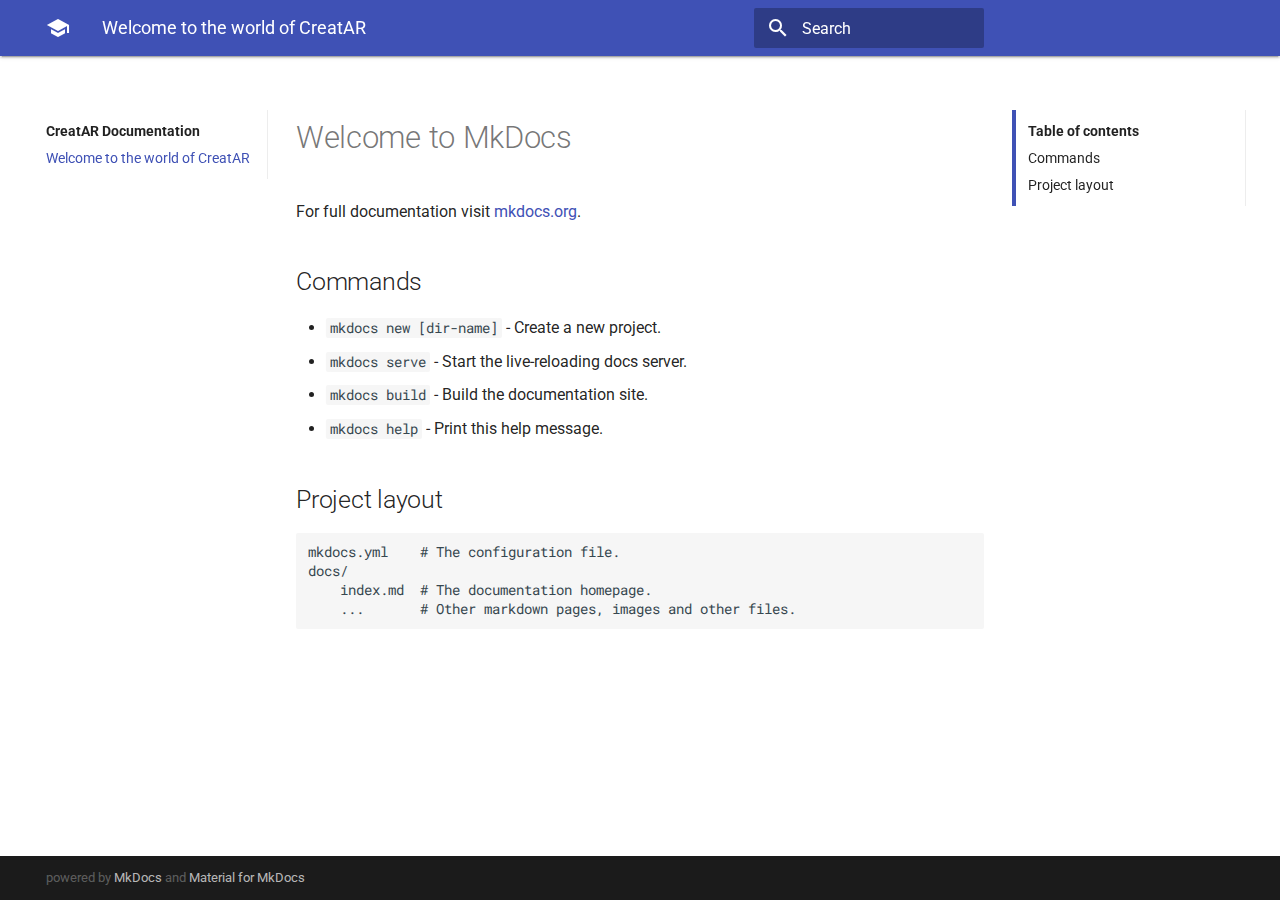
==== commit 910327dd: "some changes done to docs" ====
--- a/docs/site/index.html
+++ b/docs/site/index.html
@@ -74,7 +74,7 @@
             
               
             
-            Index
+            Welcome to the world of CreatAR
           
         </span>
       </div>
@@ -142,11 +142,11 @@
     
     
       <label class="md-nav__link md-nav__link--active" for="toc">
-        Index
+        Welcome to the world of CreatAR
       </label>
     
-    <a href="." title="Index" class="md-nav__link md-nav__link--active">
-      Index
+    <a href="." title="Welcome to the world of CreatAR" class="md-nav__link md-nav__link--active">
+      Welcome to the world of CreatAR
     </a>
     
       
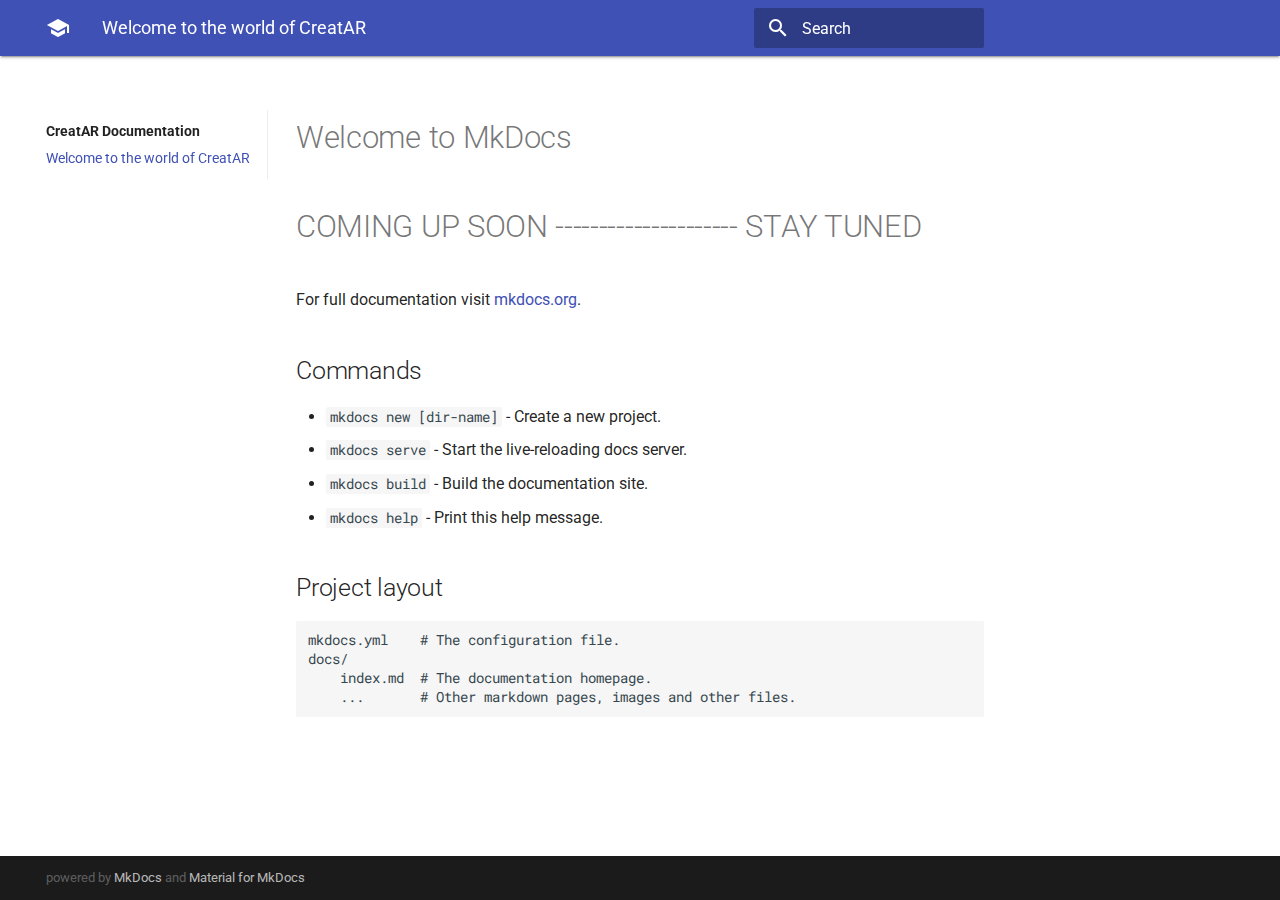
==== commit 202e40c1: "some minor changes to docs" ====
--- a/docs/site/index.html
+++ b/docs/site/index.html
@@ -141,41 +141,9 @@
       
     
     
-      <label class="md-nav__link md-nav__link--active" for="toc">
-        Welcome to the world of CreatAR
-      </label>
-    
     <a href="." title="Welcome to the world of CreatAR" class="md-nav__link md-nav__link--active">
       Welcome to the world of CreatAR
     </a>
-    
-      
-<nav class="md-nav md-nav--secondary">
-  
-  
-    
-  
-  
-    <label class="md-nav__title" for="toc">Table of contents</label>
-    <ul class="md-nav__list" data-md-scrollfix>
-      
-        <li class="md-nav__item">
-  <a href="#commands" title="Commands" class="md-nav__link">
-    Commands
-  </a>
-  
-</li>
-      
-        <li class="md-nav__item">
-  <a href="#project-layout" title="Project layout" class="md-nav__link">
-    Project layout
-  </a>
-  
-</li>
-      
-    </ul>
-  
-</nav>
     
   </li>
 
@@ -197,25 +165,6 @@
     
   
   
-    <label class="md-nav__title" for="toc">Table of contents</label>
-    <ul class="md-nav__list" data-md-scrollfix>
-      
-        <li class="md-nav__item">
-  <a href="#commands" title="Commands" class="md-nav__link">
-    Commands
-  </a>
-  
-</li>
-      
-        <li class="md-nav__item">
-  <a href="#project-layout" title="Project layout" class="md-nav__link">
-    Project layout
-  </a>
-  
-</li>
-      
-    </ul>
-  
 </nav>
                   </div>
                 </div>
@@ -228,6 +177,7 @@
               
                 
                 <h1 id="welcome-to-mkdocs">Welcome to MkDocs</h1>
+<h1 id="coming-up-soon-stay-tuned">COMING UP SOON ---------------------   STAY TUNED</h1>
 <p>For full documentation visit <a href="http://mkdocs.org">mkdocs.org</a>.</p>
 <h2 id="commands">Commands</h2>
 <ul>
